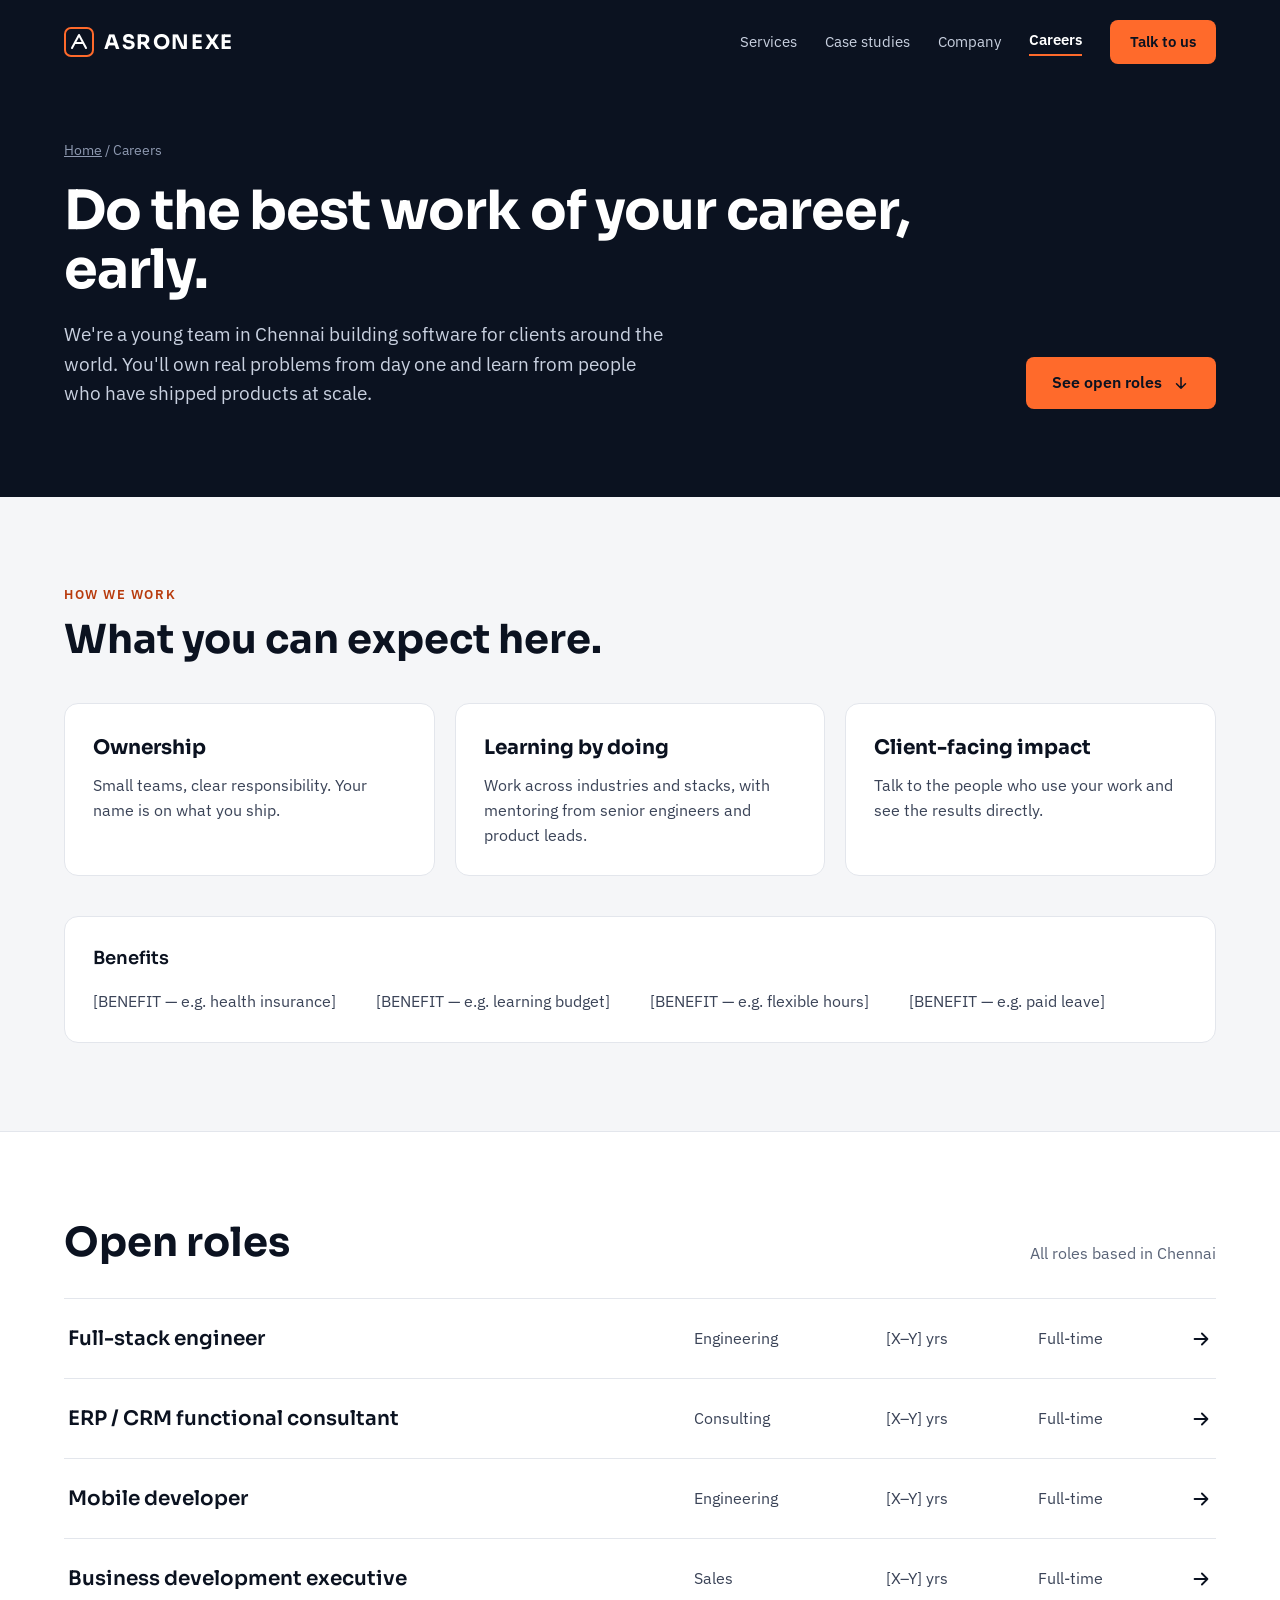
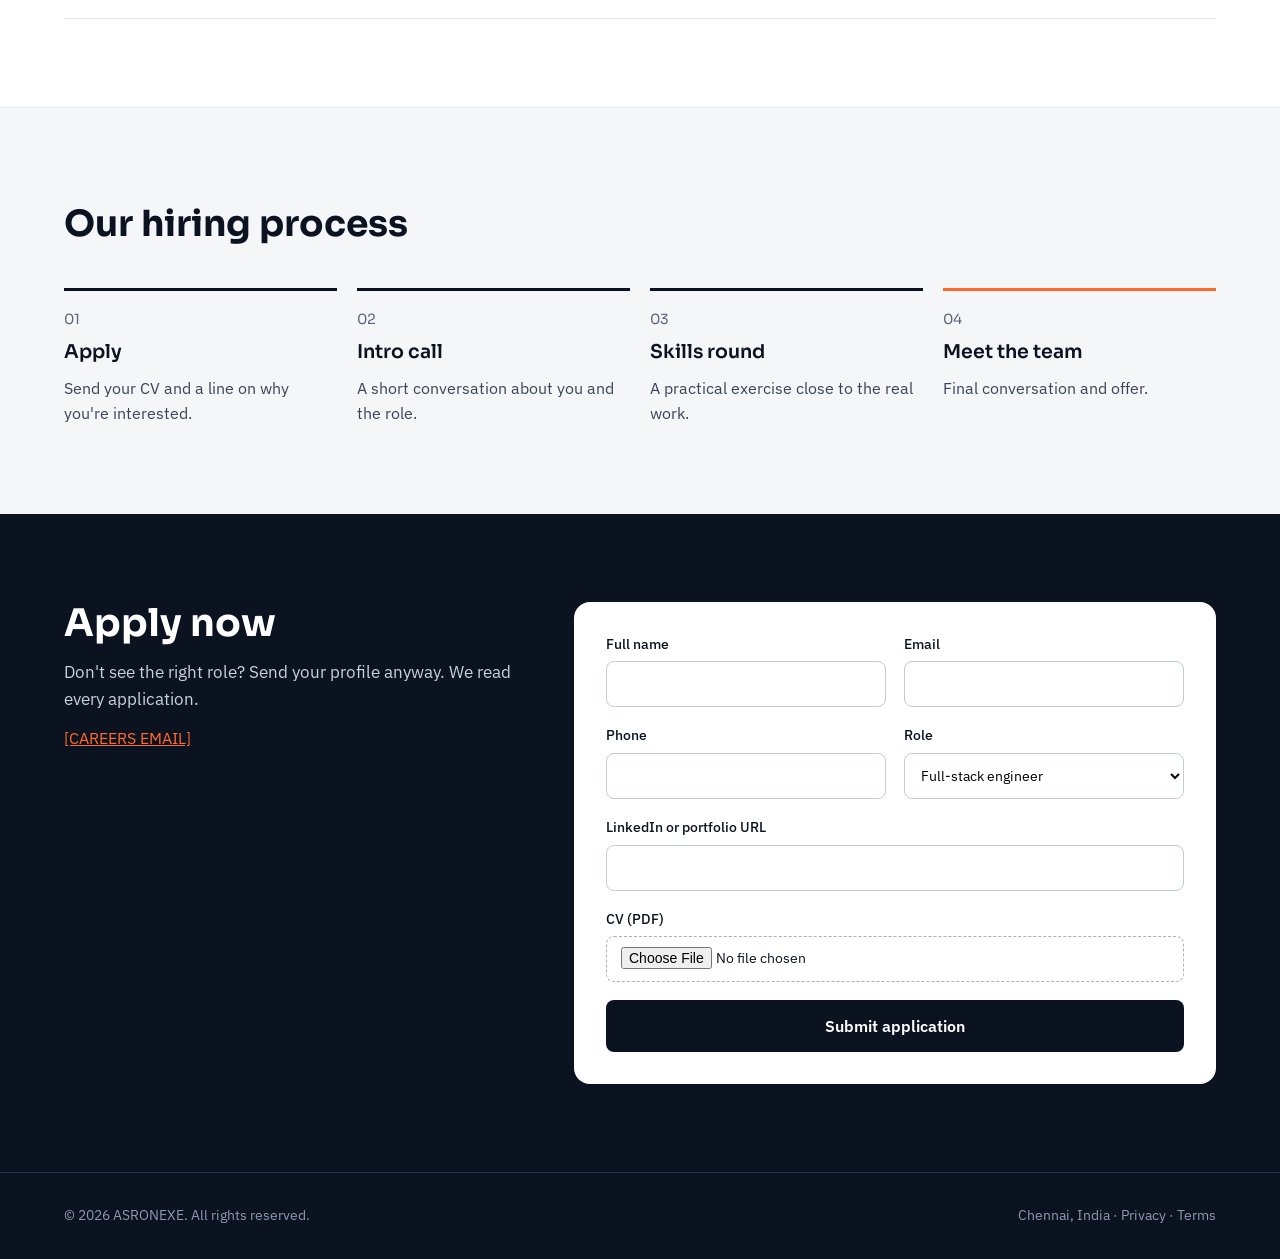
==== careers.html @ df676af5 "Initial commit" ====
<!doctype html>
<html lang="en">
<head>
<meta charset="utf-8">
<meta name="viewport" content="width=device-width, initial-scale=1">
<title>Careers — ASRONEXE</title>
<meta name="description" content="ASRONEXE builds custom software, ERP &amp; CRM solutions, mobile apps, AI and cloud for growing businesses. Chennai, India.">
<link rel="preconnect" href="https://fonts.googleapis.com">
<link rel="preconnect" href="https://fonts.gstatic.com" crossorigin>
<link href="https://fonts.googleapis.com/css2?family=Sora:wght@500;600;700&amp;family=IBM+Plex+Sans:wght@400;500;600&amp;display=swap" rel="stylesheet">
<link rel="stylesheet" href="styles.css">
</head>
<body>
<div style="font-family: 'IBM Plex Sans', system-ui, sans-serif; color: #0B1220; background: #F5F6F8; line-height: 1.55">

<header style="background: #0B1220; color: #FFFFFF">
<div style="max-width: 1200px; margin: 0 auto; padding: 20px 24px; display: flex; flex-wrap: wrap; align-items: center; justify-content: space-between; gap: 16px">
<a href="index.html" style="display: flex; align-items: center; gap: 10px; text-decoration: none; color: #FFFFFF">
<svg width="30" height="30" viewBox="0 0 30 30" aria-hidden="true"><rect x="1" y="1" width="28" height="28" rx="6" fill="none" stroke="var(--accent)" stroke-width="2"></rect><path d="M8 21 L15 8 L22 21 M11 16 H19" fill="none" stroke="#FFFFFF" stroke-width="2" stroke-linecap="round" stroke-linejoin="round"></path></svg>
<span style="font-family: Sora, sans-serif; font-weight: 700; font-size: 20px; letter-spacing: 0.08em">ASRONEXE</span>
</a>
<nav aria-label="Main" style="display: flex; flex-wrap: wrap; align-items: center; gap: 6px 28px; font-size: 15px">
<a href="services.html" style="color: #C9D1E0; text-decoration: none">Services</a>
<a href="case-study.html" style="color: #C9D1E0; text-decoration: none">Case studies</a>
<a href="index.html" style="color: #C9D1E0; text-decoration: none">Company</a>
<a href="careers.html" aria-current="page" style="color: #FFFFFF; text-decoration: none; font-weight: 600; border-bottom: 2px solid var(--accent); padding-bottom: 2px">Careers</a>
<a href="index.html" style="display: inline-flex; align-items: center; min-height: 44px; padding: 0 20px; border-radius: 8px; background: var(--accent); color: #0B1220; font-weight: 600; text-decoration: none">Talk to us</a>
</nav>
</div>
</header>

<section style="background: #0B1220; color: #FFFFFF; padding: 56px 0 88px">
<div style="max-width: 1200px; margin: 0 auto; padding: 0 24px; display: flex; flex-wrap: wrap; gap: 48px; align-items: flex-end">
<div style="flex: 1 1 560px; display: flex; flex-direction: column; gap: 20px">
<div style="font-size: 14px; color: #8E99B0"><a href="index.html" style="color: #8E99B0">Home</a> / Careers</div>
<h1 style="margin: 0; font-family: Sora, sans-serif; font-weight: 700; font-size: 54px; line-height: 1.1; letter-spacing: -0.02em">Do the best work of your career, early.</h1>
<p style="margin: 0; font-size: 19px; color: #C9D1E0; max-width: 600px">We're a young team in Chennai building software for clients around the world. You'll own real problems from day one and learn from people who have shipped products at scale.</p>
</div>
<a href="#roles" style="display: inline-flex; align-items: center; gap: 10px; min-height: 52px; padding: 0 26px; border-radius: 8px; background: var(--accent); color: #0B1220; font-weight: 600; font-size: 16px; text-decoration: none">See open roles
<svg width="18" height="18" viewBox="0 0 24 24" aria-hidden="true"><path d="M12 5v14M6 13l6 6 6-6" fill="none" stroke="#0B1220" stroke-width="2" stroke-linecap="round" stroke-linejoin="round"></path></svg></a>
</div>
</section>

<section style="padding: 88px 0">
<div style="max-width: 1200px; margin: 0 auto; padding: 0 24px; display: flex; flex-direction: column; gap: 40px">
<div style="display: flex; flex-direction: column; gap: 12px; max-width: 640px">
<span style="font-size: 13px; font-weight: 600; text-transform: uppercase; letter-spacing: 0.12em; color: #B83A0C">How we work</span>
<h2 style="margin: 0; font-family: Sora, sans-serif; font-size: 40px; line-height: 1.15">What you can expect here.</h2>
</div>
<div style="display: grid; grid-template-columns: repeat(auto-fit, minmax(260px, 1fr)); gap: 20px">
<div style="background: #FFFFFF; border: 1px solid #E3E6EC; border-radius: 14px; padding: 28px; display: flex; flex-direction: column; gap: 10px"><h3 style="margin: 0; font-family: Sora, sans-serif; font-size: 20px">Ownership</h3><p style="margin: 0; color: #3A4357">Small teams, clear responsibility. Your name is on what you ship.</p></div>
<div style="background: #FFFFFF; border: 1px solid #E3E6EC; border-radius: 14px; padding: 28px; display: flex; flex-direction: column; gap: 10px"><h3 style="margin: 0; font-family: Sora, sans-serif; font-size: 20px">Learning by doing</h3><p style="margin: 0; color: #3A4357">Work across industries and stacks, with mentoring from senior engineers and product leads.</p></div>
<div style="background: #FFFFFF; border: 1px solid #E3E6EC; border-radius: 14px; padding: 28px; display: flex; flex-direction: column; gap: 10px"><h3 style="margin: 0; font-family: Sora, sans-serif; font-size: 20px">Client-facing impact</h3><p style="margin: 0; color: #3A4357">Talk to the people who use your work and see the results directly.</p></div>
</div>
<div style="background: #FFFFFF; border: 1px solid #E3E6EC; border-radius: 14px; padding: 28px; display: flex; flex-wrap: wrap; gap: 16px 40px">
<span style="font-family: Sora, sans-serif; font-weight: 600; font-size: 18px; flex: 1 1 100%">Benefits</span>
<span style="color: #3A4357">[BENEFIT — e.g. health insurance]</span>
<span style="color: #3A4357">[BENEFIT — e.g. learning budget]</span>
<span style="color: #3A4357">[BENEFIT — e.g. flexible hours]</span>
<span style="color: #3A4357">[BENEFIT — e.g. paid leave]</span>
</div>
</div>
</section>

<section id="roles" style="background: #FFFFFF; border-top: 1px solid #E3E6EC; border-bottom: 1px solid #E3E6EC; padding: 88px 0">
<div style="max-width: 1200px; margin: 0 auto; padding: 0 24px; display: flex; flex-direction: column; gap: 32px">
<div style="display: flex; flex-wrap: wrap; justify-content: space-between; align-items: flex-end; gap: 16px">
<h2 style="margin: 0; font-family: Sora, sans-serif; font-size: 40px; line-height: 1.15">Open roles</h2>
<span style="color: #5A6478">All roles based in Chennai</span>
</div>
<ul style="list-style: none; margin: 0; padding: 0; border-top: 1px solid #E3E6EC">
<li style="border-bottom: 1px solid #E3E6EC"><a href="#apply" style="display: flex; flex-wrap: wrap; align-items: center; gap: 12px 32px; padding: 24px 4px; text-decoration: none"><span style="flex: 1 1 320px; font-family: Sora, sans-serif; font-weight: 600; font-size: 20px; color: #0B1220">Full-stack engineer</span><span style="flex: 0 1 160px; color: #3A4357">Engineering</span><span style="flex: 0 1 120px; color: #3A4357">[X–Y] yrs</span><span style="flex: 0 1 120px; color: #3A4357">Full-time</span><svg width="22" height="22" viewBox="0 0 24 24" aria-hidden="true"><path d="M5 12h14M13 6l6 6-6 6" fill="none" stroke="#0B1220" stroke-width="2" stroke-linecap="round" stroke-linejoin="round"></path></svg></a></li>
<li style="border-bottom: 1px solid #E3E6EC"><a href="#apply" style="display: flex; flex-wrap: wrap; align-items: center; gap: 12px 32px; padding: 24px 4px; text-decoration: none"><span style="flex: 1 1 320px; font-family: Sora, sans-serif; font-weight: 600; font-size: 20px; color: #0B1220">ERP / CRM functional consultant</span><span style="flex: 0 1 160px; color: #3A4357">Consulting</span><span style="flex: 0 1 120px; color: #3A4357">[X–Y] yrs</span><span style="flex: 0 1 120px; color: #3A4357">Full-time</span><svg width="22" height="22" viewBox="0 0 24 24" aria-hidden="true"><path d="M5 12h14M13 6l6 6-6 6" fill="none" stroke="#0B1220" stroke-width="2" stroke-linecap="round" stroke-linejoin="round"></path></svg></a></li>
<li style="border-bottom: 1px solid #E3E6EC"><a href="#apply" style="display: flex; flex-wrap: wrap; align-items: center; gap: 12px 32px; padding: 24px 4px; text-decoration: none"><span style="flex: 1 1 320px; font-family: Sora, sans-serif; font-weight: 600; font-size: 20px; color: #0B1220">Mobile developer</span><span style="flex: 0 1 160px; color: #3A4357">Engineering</span><span style="flex: 0 1 120px; color: #3A4357">[X–Y] yrs</span><span style="flex: 0 1 120px; color: #3A4357">Full-time</span><svg width="22" height="22" viewBox="0 0 24 24" aria-hidden="true"><path d="M5 12h14M13 6l6 6-6 6" fill="none" stroke="#0B1220" stroke-width="2" stroke-linecap="round" stroke-linejoin="round"></path></svg></a></li>
<li style="border-bottom: 1px solid #E3E6EC"><a href="#apply" style="display: flex; flex-wrap: wrap; align-items: center; gap: 12px 32px; padding: 24px 4px; text-decoration: none"><span style="flex: 1 1 320px; font-family: Sora, sans-serif; font-weight: 600; font-size: 20px; color: #0B1220">Business development executive</span><span style="flex: 0 1 160px; color: #3A4357">Sales</span><span style="flex: 0 1 120px; color: #3A4357">[X–Y] yrs</span><span style="flex: 0 1 120px; color: #3A4357">Full-time</span><svg width="22" height="22" viewBox="0 0 24 24" aria-hidden="true"><path d="M5 12h14M13 6l6 6-6 6" fill="none" stroke="#0B1220" stroke-width="2" stroke-linecap="round" stroke-linejoin="round"></path></svg></a></li>
</ul>
</div>
</section>

<section style="padding: 88px 0">
<div style="max-width: 1200px; margin: 0 auto; padding: 0 24px; display: flex; flex-direction: column; gap: 36px">
<h2 style="margin: 0; font-family: Sora, sans-serif; font-size: 36px">Our hiring process</h2>
<ol style="list-style: none; margin: 0; padding: 0; display: grid; grid-template-columns: repeat(auto-fit, minmax(220px, 1fr)); gap: 20px">
<li style="display: flex; flex-direction: column; gap: 8px; padding-top: 18px; border-top: 3px solid #0B1220"><span style="font-family: Sora, sans-serif; font-size: 14px; color: #5A6478">01</span><span style="font-family: Sora, sans-serif; font-weight: 600; font-size: 19px">Apply</span><span style="color: #3A4357">Send your CV and a line on why you're interested.</span></li>
<li style="display: flex; flex-direction: column; gap: 8px; padding-top: 18px; border-top: 3px solid #0B1220"><span style="font-family: Sora, sans-serif; font-size: 14px; color: #5A6478">02</span><span style="font-family: Sora, sans-serif; font-weight: 600; font-size: 19px">Intro call</span><span style="color: #3A4357">A short conversation about you and the role.</span></li>
<li style="display: flex; flex-direction: column; gap: 8px; padding-top: 18px; border-top: 3px solid #0B1220"><span style="font-family: Sora, sans-serif; font-size: 14px; color: #5A6478">03</span><span style="font-family: Sora, sans-serif; font-weight: 600; font-size: 19px">Skills round</span><span style="color: #3A4357">A practical exercise close to the real work.</span></li>
<li style="display: flex; flex-direction: column; gap: 8px; padding-top: 18px; border-top: 3px solid var(--accent)"><span style="font-family: Sora, sans-serif; font-size: 14px; color: #5A6478">04</span><span style="font-family: Sora, sans-serif; font-weight: 600; font-size: 19px">Meet the team</span><span style="color: #3A4357">Final conversation and offer.</span></li>
</ol>
</div>
</section>

<section id="apply" style="background: #0B1220; color: #FFFFFF; padding: 88px 0">
<div style="max-width: 1200px; margin: 0 auto; padding: 0 24px; display: flex; flex-wrap: wrap; gap: 48px">
<div style="flex: 1 1 340px; display: flex; flex-direction: column; gap: 14px">
<h2 style="margin: 0; font-family: Sora, sans-serif; font-size: 38px; line-height: 1.15">Apply now</h2>
<p style="margin: 0; color: #C9D1E0; font-size: 17px">Don't see the right role? Send your profile anyway. We read every application.</p>
<a href="mailto:careers@asronexe.com" style="color: var(--accent)">[CAREERS EMAIL]</a>
</div>
<form style="flex: 1 1 520px; background: #FFFFFF; color: #0B1220; border-radius: 16px; padding: 32px; display: grid; grid-template-columns: repeat(auto-fit, minmax(220px, 1fr)); gap: 18px">
<label style="display: flex; flex-direction: column; gap: 6px; font-size: 14px; font-weight: 500">Full name<input type="text" style="min-height: 46px; padding: 0 14px; border: 1px solid #C4CAD6; border-radius: 8px; font: inherit; font-weight: 400"></label>
<label style="display: flex; flex-direction: column; gap: 6px; font-size: 14px; font-weight: 500">Email<input type="email" style="min-height: 46px; padding: 0 14px; border: 1px solid #C4CAD6; border-radius: 8px; font: inherit; font-weight: 400"></label>
<label style="display: flex; flex-direction: column; gap: 6px; font-size: 14px; font-weight: 500">Phone<input type="tel" style="min-height: 46px; padding: 0 14px; border: 1px solid #C4CAD6; border-radius: 8px; font: inherit; font-weight: 400"></label>
<label style="display: flex; flex-direction: column; gap: 6px; font-size: 14px; font-weight: 500">Role<select style="min-height: 46px; padding: 0 12px; border: 1px solid #C4CAD6; border-radius: 8px; font: inherit; font-weight: 400; background: #FFFFFF"><option>Full-stack engineer</option><option>ERP / CRM functional consultant</option><option>Mobile developer</option><option>Business development executive</option><option>Other</option></select></label>
<label style="grid-column: 1 / -1; display: flex; flex-direction: column; gap: 6px; font-size: 14px; font-weight: 500">LinkedIn or portfolio URL<input type="url" style="min-height: 46px; padding: 0 14px; border: 1px solid #C4CAD6; border-radius: 8px; font: inherit; font-weight: 400"></label>
<label style="grid-column: 1 / -1; display: flex; flex-direction: column; gap: 6px; font-size: 14px; font-weight: 500">CV (PDF)<input type="file" accept=".pdf" style="min-height: 46px; padding: 10px 14px; border: 1px dashed #A9B1C1; border-radius: 8px; font: inherit; font-weight: 400; box-sizing: border-box"></label>
<button type="submit" style="grid-column: 1 / -1; min-height: 52px; border: 0; border-radius: 8px; background: #0B1220; color: #FFFFFF; font: inherit; font-weight: 600; font-size: 16px; cursor: pointer">Submit application</button>
</form>
</div>
</section>

<footer style="background: #0B1220; color: #8E99B0; padding: 32px 0; border-top: 1px solid #24304A">
<div style="max-width: 1200px; margin: 0 auto; padding: 0 24px; display: flex; flex-wrap: wrap; justify-content: space-between; gap: 12px; font-size: 14px">
<span>© 2026 ASRONEXE. All rights reserved.</span><span>Chennai, India · Privacy · Terms</span>
</div>
</footer>

</div>
</body>
</html>
---- styles.css ----
:root {
  /* Brand accent — change here to recolour the whole site */
  --accent: #FF6A2B;
  --ink: #0B1220;
  --paper: #F5F6F8;
}
*, *::before, *::after { box-sizing: border-box; }
html { scroll-behavior: smooth; }
body { margin: 0; background: var(--paper); -webkit-font-smoothing: antialiased; }
a { color: var(--ink); }
a:hover { color: #3A4357; }
a:focus-visible, button:focus-visible, input:focus-visible, select:focus-visible, textarea:focus-visible, summary:focus-visible {
  outline: 3px solid var(--accent); outline-offset: 2px;
}
img { max-width: 100%; display: block; }
@media (max-width: 640px) {
  h1 { font-size: 38px !important; }
  h2 { font-size: 30px !important; }
  section { padding-top: 56px !important; padding-bottom: 56px !important; }
  article, form { padding: 24px !important; }
}
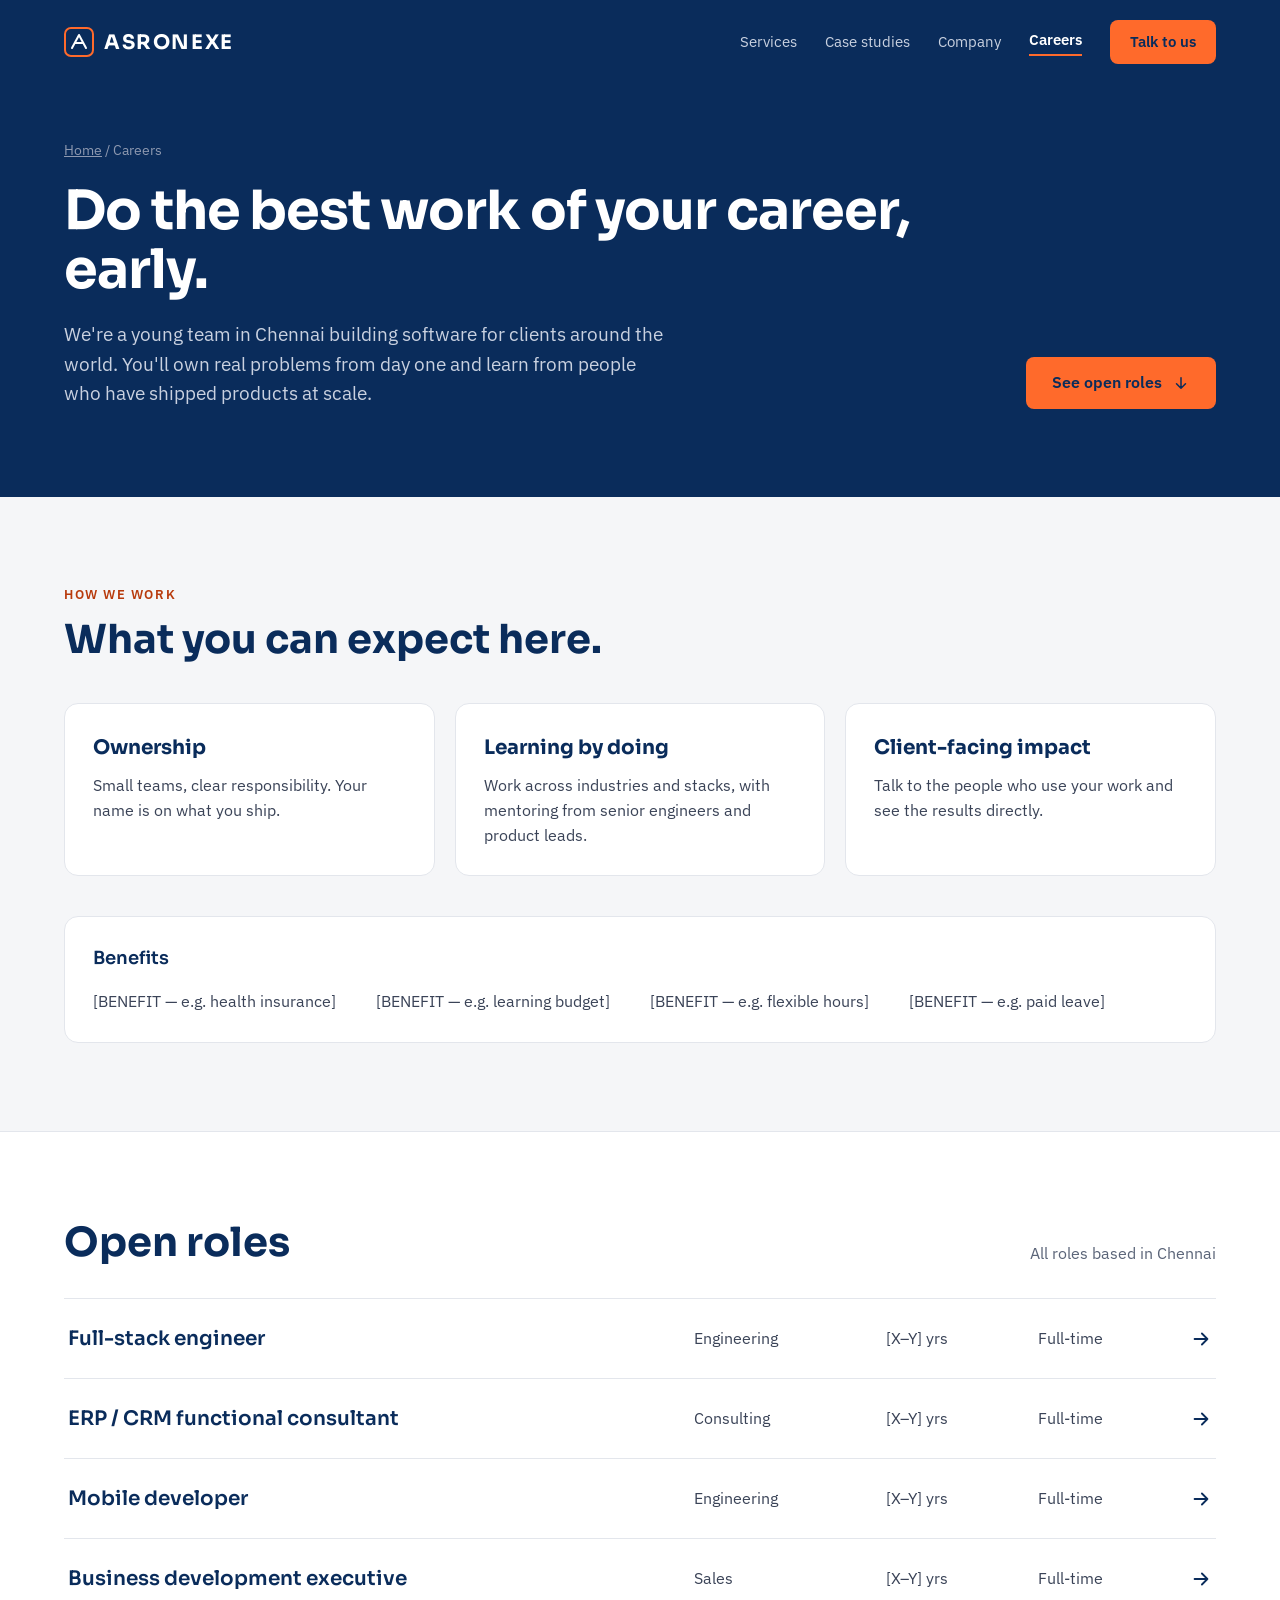
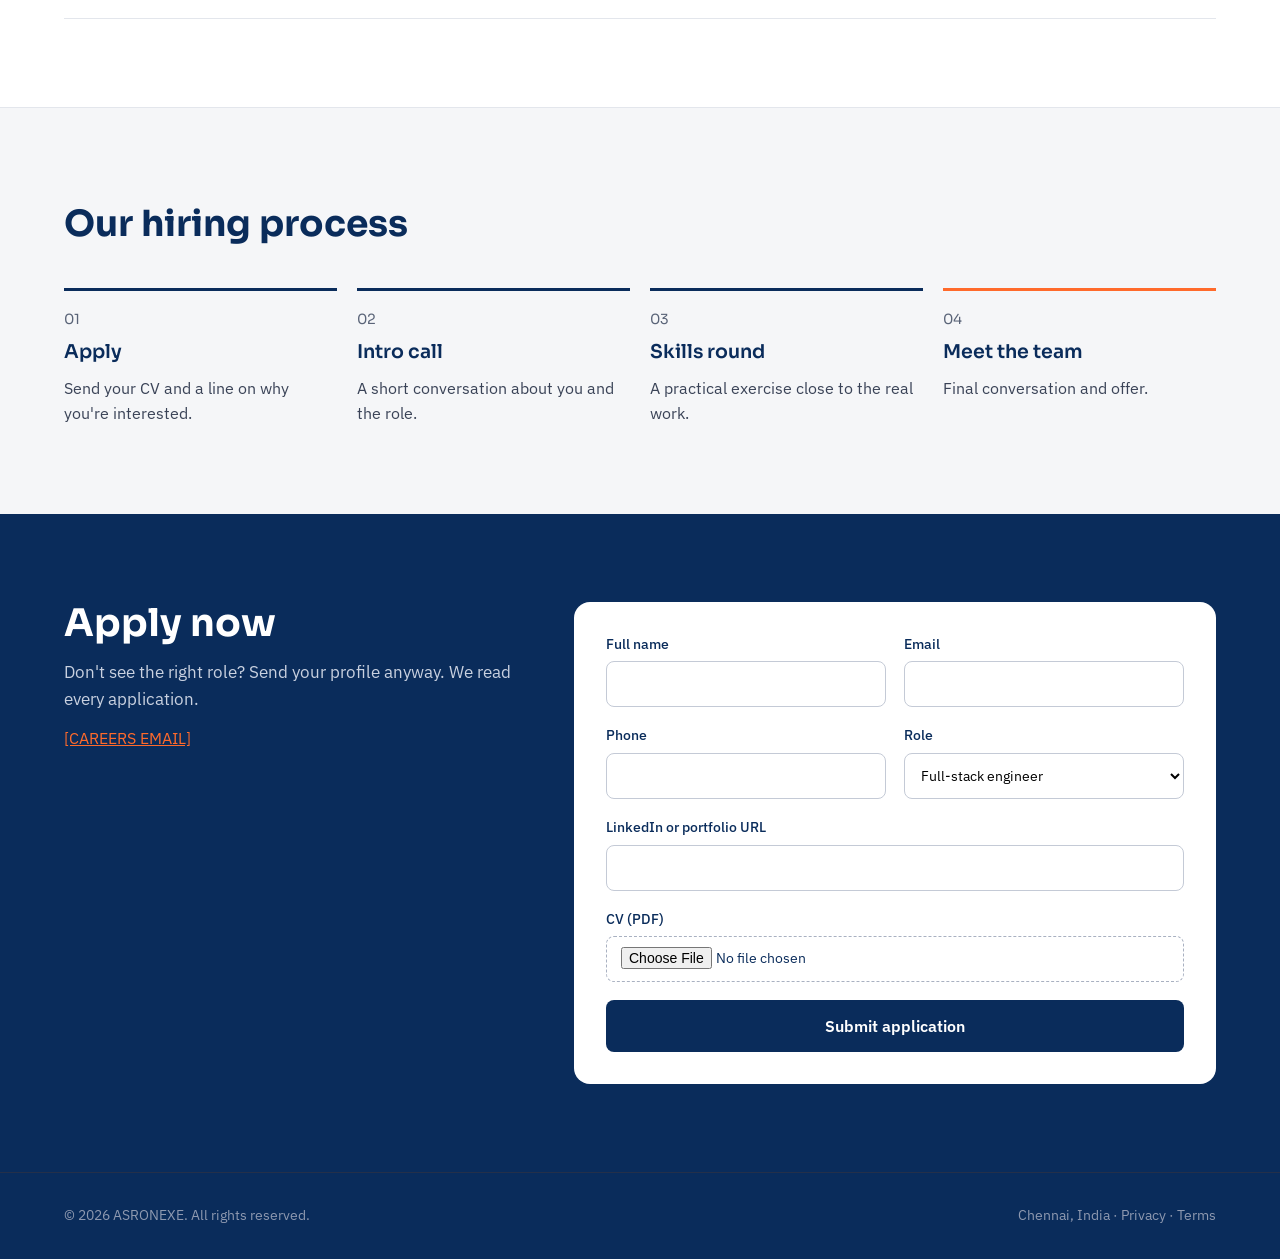
==== commit 6e44fee2: "all page color changed" ====
--- a/careers.html
+++ b/careers.html
@@ -11,9 +11,9 @@
 <link rel="stylesheet" href="styles.css">
 </head>
 <body>
-<div style="font-family: 'IBM Plex Sans', system-ui, sans-serif; color: #0B1220; background: #F5F6F8; line-height: 1.55">
+<div style="font-family: 'IBM Plex Sans', system-ui, sans-serif; color: #0a2c5b; background: #F5F6F8; line-height: 1.55">
 
-<header style="background: #0B1220; color: #FFFFFF">
+<header style="background: #0a2c5b; color: #FFFFFF">
 <div style="max-width: 1200px; margin: 0 auto; padding: 20px 24px; display: flex; flex-wrap: wrap; align-items: center; justify-content: space-between; gap: 16px">
 <a href="index.html" style="display: flex; align-items: center; gap: 10px; text-decoration: none; color: #FFFFFF">
 <svg width="30" height="30" viewBox="0 0 30 30" aria-hidden="true"><rect x="1" y="1" width="28" height="28" rx="6" fill="none" stroke="var(--accent)" stroke-width="2"></rect><path d="M8 21 L15 8 L22 21 M11 16 H19" fill="none" stroke="#FFFFFF" stroke-width="2" stroke-linecap="round" stroke-linejoin="round"></path></svg>
@@ -24,20 +24,20 @@
 <a href="case-study.html" style="color: #C9D1E0; text-decoration: none">Case studies</a>
 <a href="index.html" style="color: #C9D1E0; text-decoration: none">Company</a>
 <a href="careers.html" aria-current="page" style="color: #FFFFFF; text-decoration: none; font-weight: 600; border-bottom: 2px solid var(--accent); padding-bottom: 2px">Careers</a>
-<a href="index.html" style="display: inline-flex; align-items: center; min-height: 44px; padding: 0 20px; border-radius: 8px; background: var(--accent); color: #0B1220; font-weight: 600; text-decoration: none">Talk to us</a>
+<a href="index.html" style="display: inline-flex; align-items: center; min-height: 44px; padding: 0 20px; border-radius: 8px; background: var(--accent); color: #0a2c5b; font-weight: 600; text-decoration: none">Talk to us</a>
 </nav>
 </div>
 </header>
 
-<section style="background: #0B1220; color: #FFFFFF; padding: 56px 0 88px">
+<section style="background: #0a2c5b; color: #FFFFFF; padding: 56px 0 88px">
 <div style="max-width: 1200px; margin: 0 auto; padding: 0 24px; display: flex; flex-wrap: wrap; gap: 48px; align-items: flex-end">
 <div style="flex: 1 1 560px; display: flex; flex-direction: column; gap: 20px">
 <div style="font-size: 14px; color: #8E99B0"><a href="index.html" style="color: #8E99B0">Home</a> / Careers</div>
 <h1 style="margin: 0; font-family: Sora, sans-serif; font-weight: 700; font-size: 54px; line-height: 1.1; letter-spacing: -0.02em">Do the best work of your career, early.</h1>
 <p style="margin: 0; font-size: 19px; color: #C9D1E0; max-width: 600px">We're a young team in Chennai building software for clients around the world. You'll own real problems from day one and learn from people who have shipped products at scale.</p>
 </div>
-<a href="#roles" style="display: inline-flex; align-items: center; gap: 10px; min-height: 52px; padding: 0 26px; border-radius: 8px; background: var(--accent); color: #0B1220; font-weight: 600; font-size: 16px; text-decoration: none">See open roles
-<svg width="18" height="18" viewBox="0 0 24 24" aria-hidden="true"><path d="M12 5v14M6 13l6 6 6-6" fill="none" stroke="#0B1220" stroke-width="2" stroke-linecap="round" stroke-linejoin="round"></path></svg></a>
+<a href="#roles" style="display: inline-flex; align-items: center; gap: 10px; min-height: 52px; padding: 0 26px; border-radius: 8px; background: var(--accent); color: #0a2c5b; font-weight: 600; font-size: 16px; text-decoration: none">See open roles
+<svg width="18" height="18" viewBox="0 0 24 24" aria-hidden="true"><path d="M12 5v14M6 13l6 6 6-6" fill="none" stroke="#0a2c5b" stroke-width="2" stroke-linecap="round" stroke-linejoin="round"></path></svg></a>
 </div>
 </section>
 
@@ -69,10 +69,10 @@
 <span style="color: #5A6478">All roles based in Chennai</span>
 </div>
 <ul style="list-style: none; margin: 0; padding: 0; border-top: 1px solid #E3E6EC">
-<li style="border-bottom: 1px solid #E3E6EC"><a href="#apply" style="display: flex; flex-wrap: wrap; align-items: center; gap: 12px 32px; padding: 24px 4px; text-decoration: none"><span style="flex: 1 1 320px; font-family: Sora, sans-serif; font-weight: 600; font-size: 20px; color: #0B1220">Full-stack engineer</span><span style="flex: 0 1 160px; color: #3A4357">Engineering</span><span style="flex: 0 1 120px; color: #3A4357">[X–Y] yrs</span><span style="flex: 0 1 120px; color: #3A4357">Full-time</span><svg width="22" height="22" viewBox="0 0 24 24" aria-hidden="true"><path d="M5 12h14M13 6l6 6-6 6" fill="none" stroke="#0B1220" stroke-width="2" stroke-linecap="round" stroke-linejoin="round"></path></svg></a></li>
-<li style="border-bottom: 1px solid #E3E6EC"><a href="#apply" style="display: flex; flex-wrap: wrap; align-items: center; gap: 12px 32px; padding: 24px 4px; text-decoration: none"><span style="flex: 1 1 320px; font-family: Sora, sans-serif; font-weight: 600; font-size: 20px; color: #0B1220">ERP / CRM functional consultant</span><span style="flex: 0 1 160px; color: #3A4357">Consulting</span><span style="flex: 0 1 120px; color: #3A4357">[X–Y] yrs</span><span style="flex: 0 1 120px; color: #3A4357">Full-time</span><svg width="22" height="22" viewBox="0 0 24 24" aria-hidden="true"><path d="M5 12h14M13 6l6 6-6 6" fill="none" stroke="#0B1220" stroke-width="2" stroke-linecap="round" stroke-linejoin="round"></path></svg></a></li>
-<li style="border-bottom: 1px solid #E3E6EC"><a href="#apply" style="display: flex; flex-wrap: wrap; align-items: center; gap: 12px 32px; padding: 24px 4px; text-decoration: none"><span style="flex: 1 1 320px; font-family: Sora, sans-serif; font-weight: 600; font-size: 20px; color: #0B1220">Mobile developer</span><span style="flex: 0 1 160px; color: #3A4357">Engineering</span><span style="flex: 0 1 120px; color: #3A4357">[X–Y] yrs</span><span style="flex: 0 1 120px; color: #3A4357">Full-time</span><svg width="22" height="22" viewBox="0 0 24 24" aria-hidden="true"><path d="M5 12h14M13 6l6 6-6 6" fill="none" stroke="#0B1220" stroke-width="2" stroke-linecap="round" stroke-linejoin="round"></path></svg></a></li>
-<li style="border-bottom: 1px solid #E3E6EC"><a href="#apply" style="display: flex; flex-wrap: wrap; align-items: center; gap: 12px 32px; padding: 24px 4px; text-decoration: none"><span style="flex: 1 1 320px; font-family: Sora, sans-serif; font-weight: 600; font-size: 20px; color: #0B1220">Business development executive</span><span style="flex: 0 1 160px; color: #3A4357">Sales</span><span style="flex: 0 1 120px; color: #3A4357">[X–Y] yrs</span><span style="flex: 0 1 120px; color: #3A4357">Full-time</span><svg width="22" height="22" viewBox="0 0 24 24" aria-hidden="true"><path d="M5 12h14M13 6l6 6-6 6" fill="none" stroke="#0B1220" stroke-width="2" stroke-linecap="round" stroke-linejoin="round"></path></svg></a></li>
+<li style="border-bottom: 1px solid #E3E6EC"><a href="#apply" style="display: flex; flex-wrap: wrap; align-items: center; gap: 12px 32px; padding: 24px 4px; text-decoration: none"><span style="flex: 1 1 320px; font-family: Sora, sans-serif; font-weight: 600; font-size: 20px; color: #0a2c5b">Full-stack engineer</span><span style="flex: 0 1 160px; color: #3A4357">Engineering</span><span style="flex: 0 1 120px; color: #3A4357">[X–Y] yrs</span><span style="flex: 0 1 120px; color: #3A4357">Full-time</span><svg width="22" height="22" viewBox="0 0 24 24" aria-hidden="true"><path d="M5 12h14M13 6l6 6-6 6" fill="none" stroke="#0a2c5b" stroke-width="2" stroke-linecap="round" stroke-linejoin="round"></path></svg></a></li>
+<li style="border-bottom: 1px solid #E3E6EC"><a href="#apply" style="display: flex; flex-wrap: wrap; align-items: center; gap: 12px 32px; padding: 24px 4px; text-decoration: none"><span style="flex: 1 1 320px; font-family: Sora, sans-serif; font-weight: 600; font-size: 20px; color: #0a2c5b">ERP / CRM functional consultant</span><span style="flex: 0 1 160px; color: #3A4357">Consulting</span><span style="flex: 0 1 120px; color: #3A4357">[X–Y] yrs</span><span style="flex: 0 1 120px; color: #3A4357">Full-time</span><svg width="22" height="22" viewBox="0 0 24 24" aria-hidden="true"><path d="M5 12h14M13 6l6 6-6 6" fill="none" stroke="#0a2c5b" stroke-width="2" stroke-linecap="round" stroke-linejoin="round"></path></svg></a></li>
+<li style="border-bottom: 1px solid #E3E6EC"><a href="#apply" style="display: flex; flex-wrap: wrap; align-items: center; gap: 12px 32px; padding: 24px 4px; text-decoration: none"><span style="flex: 1 1 320px; font-family: Sora, sans-serif; font-weight: 600; font-size: 20px; color: #0a2c5b">Mobile developer</span><span style="flex: 0 1 160px; color: #3A4357">Engineering</span><span style="flex: 0 1 120px; color: #3A4357">[X–Y] yrs</span><span style="flex: 0 1 120px; color: #3A4357">Full-time</span><svg width="22" height="22" viewBox="0 0 24 24" aria-hidden="true"><path d="M5 12h14M13 6l6 6-6 6" fill="none" stroke="#0a2c5b" stroke-width="2" stroke-linecap="round" stroke-linejoin="round"></path></svg></a></li>
+<li style="border-bottom: 1px solid #E3E6EC"><a href="#apply" style="display: flex; flex-wrap: wrap; align-items: center; gap: 12px 32px; padding: 24px 4px; text-decoration: none"><span style="flex: 1 1 320px; font-family: Sora, sans-serif; font-weight: 600; font-size: 20px; color: #0a2c5b">Business development executive</span><span style="flex: 0 1 160px; color: #3A4357">Sales</span><span style="flex: 0 1 120px; color: #3A4357">[X–Y] yrs</span><span style="flex: 0 1 120px; color: #3A4357">Full-time</span><svg width="22" height="22" viewBox="0 0 24 24" aria-hidden="true"><path d="M5 12h14M13 6l6 6-6 6" fill="none" stroke="#0a2c5b" stroke-width="2" stroke-linecap="round" stroke-linejoin="round"></path></svg></a></li>
 </ul>
 </div>
 </section>
@@ -81,34 +81,34 @@
 <div style="max-width: 1200px; margin: 0 auto; padding: 0 24px; display: flex; flex-direction: column; gap: 36px">
 <h2 style="margin: 0; font-family: Sora, sans-serif; font-size: 36px">Our hiring process</h2>
 <ol style="list-style: none; margin: 0; padding: 0; display: grid; grid-template-columns: repeat(auto-fit, minmax(220px, 1fr)); gap: 20px">
-<li style="display: flex; flex-direction: column; gap: 8px; padding-top: 18px; border-top: 3px solid #0B1220"><span style="font-family: Sora, sans-serif; font-size: 14px; color: #5A6478">01</span><span style="font-family: Sora, sans-serif; font-weight: 600; font-size: 19px">Apply</span><span style="color: #3A4357">Send your CV and a line on why you're interested.</span></li>
-<li style="display: flex; flex-direction: column; gap: 8px; padding-top: 18px; border-top: 3px solid #0B1220"><span style="font-family: Sora, sans-serif; font-size: 14px; color: #5A6478">02</span><span style="font-family: Sora, sans-serif; font-weight: 600; font-size: 19px">Intro call</span><span style="color: #3A4357">A short conversation about you and the role.</span></li>
-<li style="display: flex; flex-direction: column; gap: 8px; padding-top: 18px; border-top: 3px solid #0B1220"><span style="font-family: Sora, sans-serif; font-size: 14px; color: #5A6478">03</span><span style="font-family: Sora, sans-serif; font-weight: 600; font-size: 19px">Skills round</span><span style="color: #3A4357">A practical exercise close to the real work.</span></li>
+<li style="display: flex; flex-direction: column; gap: 8px; padding-top: 18px; border-top: 3px solid #0a2c5b"><span style="font-family: Sora, sans-serif; font-size: 14px; color: #5A6478">01</span><span style="font-family: Sora, sans-serif; font-weight: 600; font-size: 19px">Apply</span><span style="color: #3A4357">Send your CV and a line on why you're interested.</span></li>
+<li style="display: flex; flex-direction: column; gap: 8px; padding-top: 18px; border-top: 3px solid #0a2c5b"><span style="font-family: Sora, sans-serif; font-size: 14px; color: #5A6478">02</span><span style="font-family: Sora, sans-serif; font-weight: 600; font-size: 19px">Intro call</span><span style="color: #3A4357">A short conversation about you and the role.</span></li>
+<li style="display: flex; flex-direction: column; gap: 8px; padding-top: 18px; border-top: 3px solid #0a2c5b"><span style="font-family: Sora, sans-serif; font-size: 14px; color: #5A6478">03</span><span style="font-family: Sora, sans-serif; font-weight: 600; font-size: 19px">Skills round</span><span style="color: #3A4357">A practical exercise close to the real work.</span></li>
 <li style="display: flex; flex-direction: column; gap: 8px; padding-top: 18px; border-top: 3px solid var(--accent)"><span style="font-family: Sora, sans-serif; font-size: 14px; color: #5A6478">04</span><span style="font-family: Sora, sans-serif; font-weight: 600; font-size: 19px">Meet the team</span><span style="color: #3A4357">Final conversation and offer.</span></li>
 </ol>
 </div>
 </section>
 
-<section id="apply" style="background: #0B1220; color: #FFFFFF; padding: 88px 0">
+<section id="apply" style="background: #0a2c5b; color: #FFFFFF; padding: 88px 0">
 <div style="max-width: 1200px; margin: 0 auto; padding: 0 24px; display: flex; flex-wrap: wrap; gap: 48px">
 <div style="flex: 1 1 340px; display: flex; flex-direction: column; gap: 14px">
 <h2 style="margin: 0; font-family: Sora, sans-serif; font-size: 38px; line-height: 1.15">Apply now</h2>
 <p style="margin: 0; color: #C9D1E0; font-size: 17px">Don't see the right role? Send your profile anyway. We read every application.</p>
 <a href="mailto:careers@asronexe.com" style="color: var(--accent)">[CAREERS EMAIL]</a>
 </div>
-<form style="flex: 1 1 520px; background: #FFFFFF; color: #0B1220; border-radius: 16px; padding: 32px; display: grid; grid-template-columns: repeat(auto-fit, minmax(220px, 1fr)); gap: 18px">
+<form style="flex: 1 1 520px; background: #FFFFFF; color: #0a2c5b; border-radius: 16px; padding: 32px; display: grid; grid-template-columns: repeat(auto-fit, minmax(220px, 1fr)); gap: 18px">
 <label style="display: flex; flex-direction: column; gap: 6px; font-size: 14px; font-weight: 500">Full name<input type="text" style="min-height: 46px; padding: 0 14px; border: 1px solid #C4CAD6; border-radius: 8px; font: inherit; font-weight: 400"></label>
 <label style="display: flex; flex-direction: column; gap: 6px; font-size: 14px; font-weight: 500">Email<input type="email" style="min-height: 46px; padding: 0 14px; border: 1px solid #C4CAD6; border-radius: 8px; font: inherit; font-weight: 400"></label>
 <label style="display: flex; flex-direction: column; gap: 6px; font-size: 14px; font-weight: 500">Phone<input type="tel" style="min-height: 46px; padding: 0 14px; border: 1px solid #C4CAD6; border-radius: 8px; font: inherit; font-weight: 400"></label>
 <label style="display: flex; flex-direction: column; gap: 6px; font-size: 14px; font-weight: 500">Role<select style="min-height: 46px; padding: 0 12px; border: 1px solid #C4CAD6; border-radius: 8px; font: inherit; font-weight: 400; background: #FFFFFF"><option>Full-stack engineer</option><option>ERP / CRM functional consultant</option><option>Mobile developer</option><option>Business development executive</option><option>Other</option></select></label>
 <label style="grid-column: 1 / -1; display: flex; flex-direction: column; gap: 6px; font-size: 14px; font-weight: 500">LinkedIn or portfolio URL<input type="url" style="min-height: 46px; padding: 0 14px; border: 1px solid #C4CAD6; border-radius: 8px; font: inherit; font-weight: 400"></label>
 <label style="grid-column: 1 / -1; display: flex; flex-direction: column; gap: 6px; font-size: 14px; font-weight: 500">CV (PDF)<input type="file" accept=".pdf" style="min-height: 46px; padding: 10px 14px; border: 1px dashed #A9B1C1; border-radius: 8px; font: inherit; font-weight: 400; box-sizing: border-box"></label>
-<button type="submit" style="grid-column: 1 / -1; min-height: 52px; border: 0; border-radius: 8px; background: #0B1220; color: #FFFFFF; font: inherit; font-weight: 600; font-size: 16px; cursor: pointer">Submit application</button>
+<button type="submit" style="grid-column: 1 / -1; min-height: 52px; border: 0; border-radius: 8px; background: #0a2c5b; color: #FFFFFF; font: inherit; font-weight: 600; font-size: 16px; cursor: pointer">Submit application</button>
 </form>
 </div>
 </section>
 
-<footer style="background: #0B1220; color: #8E99B0; padding: 32px 0; border-top: 1px solid #24304A">
+<footer style="background: #0a2c5b; color: #8E99B0; padding: 32px 0; border-top: 1px solid #24304A">
 <div style="max-width: 1200px; margin: 0 auto; padding: 0 24px; display: flex; flex-wrap: wrap; justify-content: space-between; gap: 12px; font-size: 14px">
 <span>© 2026 ASRONEXE. All rights reserved.</span><span>Chennai, India · Privacy · Terms</span>
 </div>
